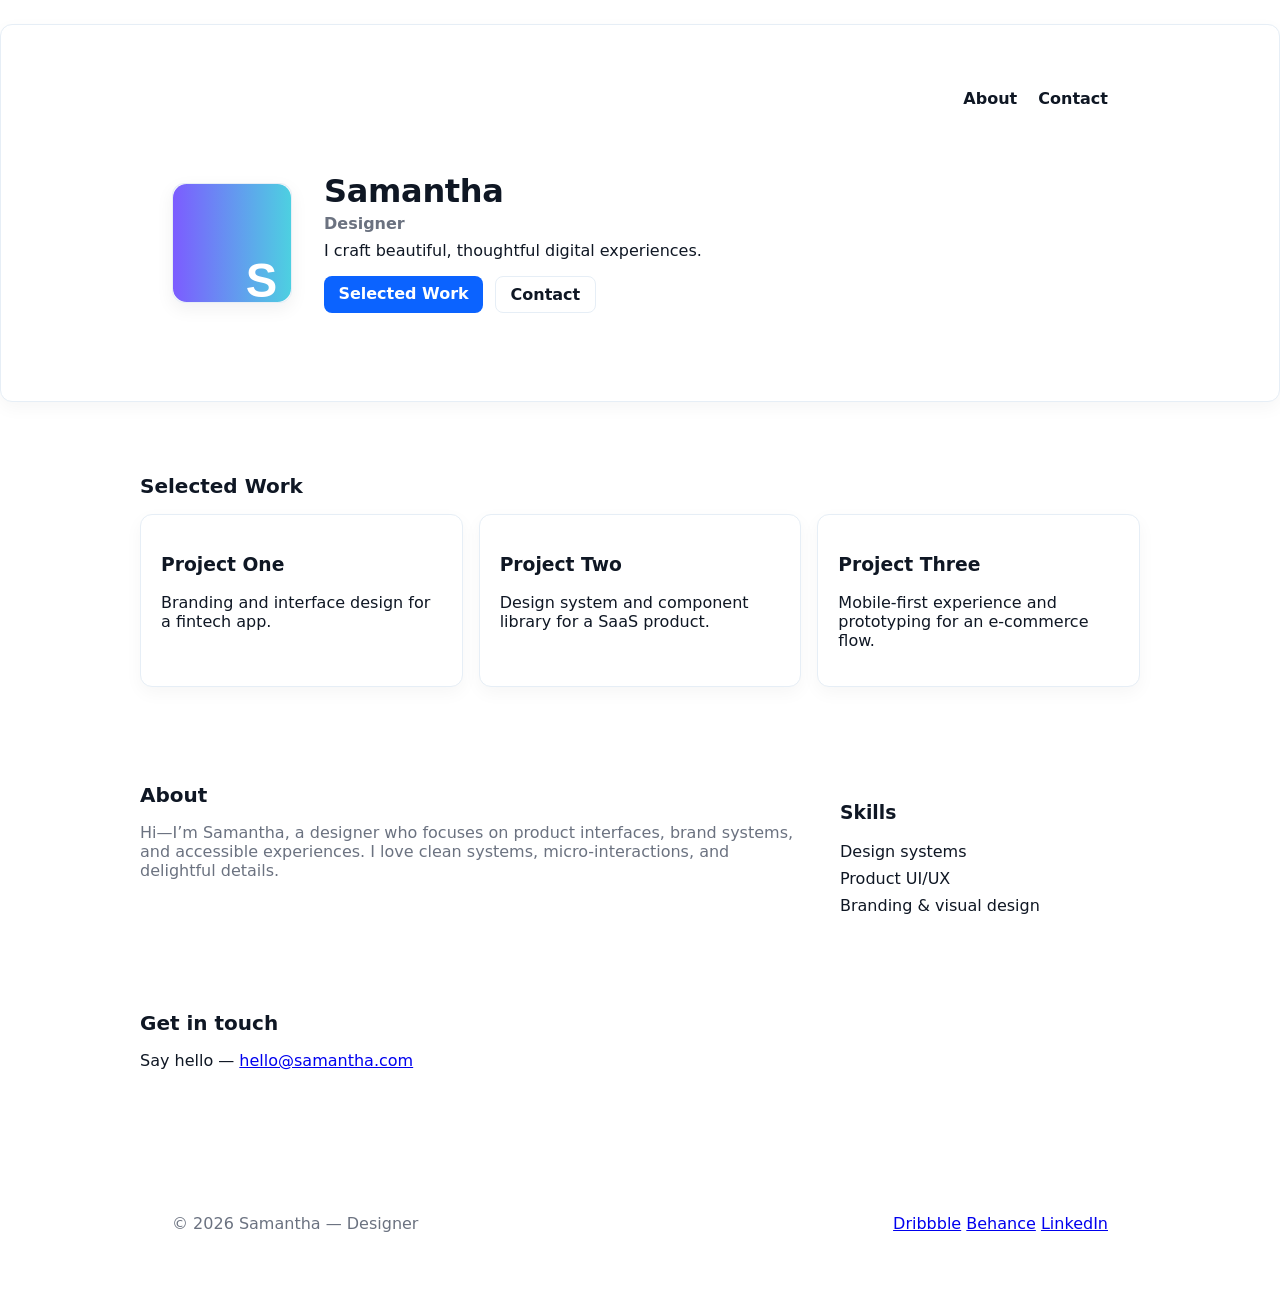
==== index.html @ 9f856ea8 "first commit" ====
<!doctype html>
<html lang="en">
	<head>
		<meta charset="utf-8">
		<meta name="viewport" content="width=device-width, initial-scale=1">
		<title>Samantha — Designer</title>
		<link rel="stylesheet" href="assets/css/style.css">
	</head>
	<body>
		<main class="site">
			<header class="hero">
				<div class="container topbar">
					<nav class="topnav">
						<a href="about.html">About</a>
						<a href="contact.html">Contact</a>
					</nav>
				</div>
				<div class="container hero-inner">
					<img class="avatar" src="assets/images/avatar.svg" alt="Samantha avatar">
					<div class="hero-text">
						<h1 class="name">Samantha</h1>
						<p class="role">Designer</p>
						<p class="tagline">I craft beautiful, thoughtful digital experiences.</p>
						<div class="actions">
							<a class="btn" href="#work">Selected Work</a>
							<a class="btn btn-ghost" href="contact.html">Contact</a>
						</div>
					</div>
				</div>
			</header>

			<section id="work" class="container section">
				<h2 class="section-title">Selected Work</h2>
				<div class="grid">
					<a class="card" href="projects/project-one.html">
						<h3>Project One</h3>
						<p>Branding and interface design for a fintech app.</p>
					</a>
					<a class="card" href="projects/project-two.html">
						<h3>Project Two</h3>
						<p>Design system and component library for a SaaS product.</p>
					</a>
					<a class="card" href="projects/project-three.html">
						<h3>Project Three</h3>
						<p>Mobile-first experience and prototyping for an e‑commerce flow.</p>
					</a>
				</div>
			</section>

			<section id="about" class="container section">
				<div class="about-grid">
					<div>
						<h2 class="section-title">About</h2>
						<p class="muted">Hi—I’m Samantha, a designer who focuses on product interfaces, brand systems, and accessible experiences. I love clean systems, micro-interactions, and delightful details.</p>
					</div>
					<div>
						<h3>Skills</h3>
						<ul class="skills">
							<li>Design systems</li>
							<li>Product UI/UX</li>
							<li>Branding & visual design</li>
						</ul>
					</div>
				</div>
			</section>

			<section id="contact" class="container section contact">
				<h2 class="section-title">Get in touch</h2>
				<p>Say hello — <a href="mailto:hello@samantha.com">hello@samantha.com</a></p>
			</section>

			<footer class="site-footer">
				<div class="container footer-inner">
					<p>© 2026 Samantha — Designer</p>
					<nav class="social">
						<a href="#">Dribbble</a>
						<a href="#">Behance</a>
						<a href="#">LinkedIn</a>
					</nav>
				</div>
			</footer>
		</main>
	</body>
</html>
---- assets/css/style.css ----
:root{
  --bg: #ffffff;
  --card: #ffffff;
  --text: #0f1724;
  --muted: #6b7280;
  --accent: #0b63ff;
  --border: #e6eef6;
}
*{box-sizing:border-box}
html,body{height:100%}
body{
  margin:0;
  font-family:Inter, ui-sans-serif, system-ui, -apple-system, "Segoe UI", Roboto, "Helvetica Neue", Arial;
  background:var(--bg);
  color:var(--text);
  -webkit-font-smoothing:antialiased;
  -moz-osx-font-smoothing:grayscale;
}
.container{max-width:1000px;margin:0 auto;padding:2rem}
.topbar{display:flex;justify-content:flex-end;padding-top:0.5rem}
.topnav a{color:var(--text);text-decoration:none;margin-left:1rem;font-weight:600}
.topnav a:hover{text-decoration:underline}
.hero{padding:3.5rem 0;background:var(--card);border-radius:12px;margin:1.5rem 0;border:1px solid var(--border);box-shadow:0 6px 18px rgba(15,23,36,0.04)}
.hero-inner{display:flex;gap:2rem;align-items:center}
.avatar{width:120px;height:120px;border-radius:12px;flex:0 0 120px;background:#f6f8fb;border:1px solid var(--border);box-shadow:0 6px 18px rgba(15,23,36,0.06)}
.hero-text .name{margin:0;font-size:2rem;letter-spacing:-0.3px}
.role{margin:0.25rem 0;color:var(--muted);font-weight:600}
.tagline{margin-top:0.5rem;color:var(--text)}
.actions{margin-top:1rem;display:flex;gap:0.75rem}
.btn{display:inline-block;padding:0.5rem 0.9rem;background:var(--accent);color:#fff;border-radius:8px;text-decoration:none;font-weight:600}
.btn-ghost{background:transparent;border:1px solid var(--border);color:var(--text)}
.section{padding:3rem 0}
.section-title{margin:0 0 1rem 0;font-size:1.25rem}
.grid{display:grid;grid-template-columns:repeat(auto-fit,minmax(220px,1fr));gap:1rem}
.card{background:var(--card);padding:1.25rem;border-radius:12px;border:1px solid var(--border);box-shadow:0 6px 18px rgba(15,23,36,0.04);display:block;text-decoration:none;color:inherit;transition:transform .14s ease,box-shadow .14s ease}
.card:hover{transform:translateY(-6px);box-shadow:0 18px 30px rgba(15,23,36,0.06)}
.about-grid{display:grid;grid-template-columns:1fr 300px;gap:2rem}
.muted{color:var(--muted)}
.skills{list-style:none;padding:0;margin:0;display:grid;gap:0.5rem}
.site-footer{padding:2rem 0;color:var(--muted)}
.footer-inner{display:flex;justify-content:space-between;align-items:center}
@media (max-width:720px){
  .hero{padding:2rem}
  .hero-inner{flex-direction:column;text-align:center}
  .about-grid{grid-template-columns:1fr}
  .footer-inner{flex-direction:column;gap:1rem}
}
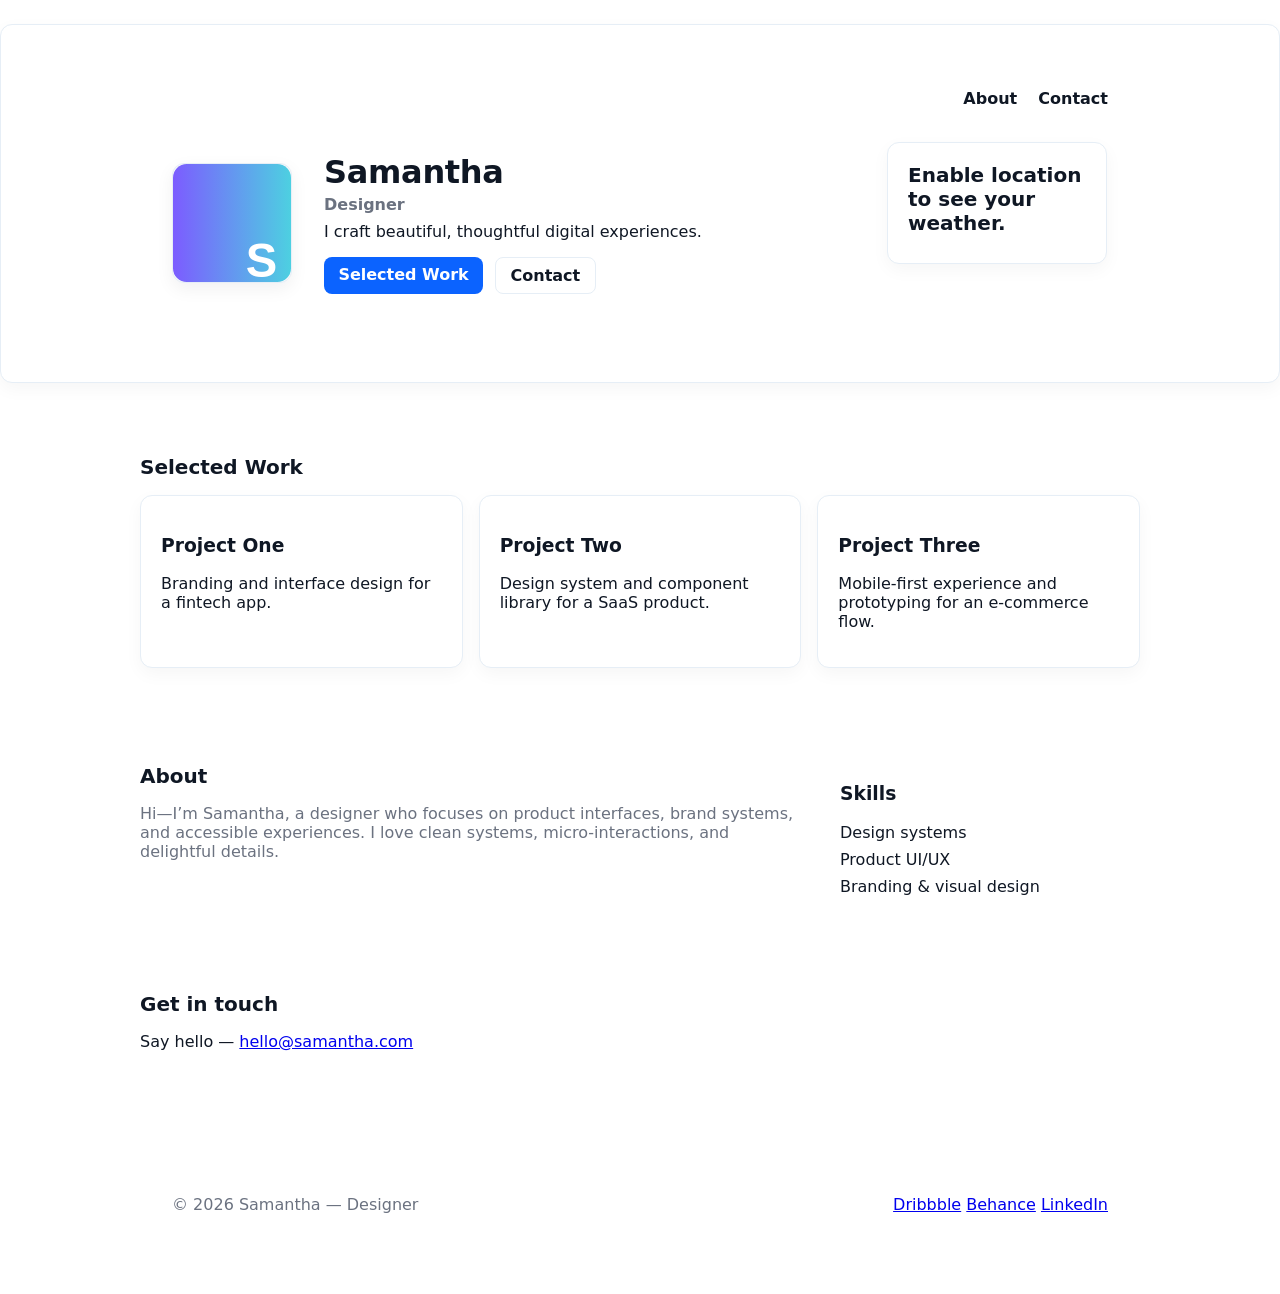
==== commit 33c35446: "Add weather widget with geolocaion and current weather display" ====
--- a/index.html
+++ b/index.html
@@ -14,6 +14,12 @@
 						<a href="about.html">About</a>
 						<a href="contact.html">Contact</a>
 					</nav>
+				</div>
+
+				<!-- Weather widget (positioned top-right of hero) -->
+				<div id="weather" class="weather-card card" aria-live="polite">
+					<div class="weather-main">Loading weather…</div>
+					<div class="weather-sub muted" style="margin-top:0.5rem;font-size:0.9rem"></div>
 				</div>
 				<div class="container hero-inner">
 					<img class="avatar" src="assets/images/avatar.svg" alt="Samantha avatar">
@@ -80,5 +86,77 @@
 				</div>
 			</footer>
 		</main>
+
+		<!-- Weather widget script and styles (self-contained) -->
+		<style>
+			.weather-card{max-width:220px}
+			.weather-main{font-size:1.25rem;font-weight:700;display:flex;align-items:center;gap:0.6rem}
+			.weather-emoji{font-size:1.5rem}
+			.weather-sub a{color:var(--accent);text-decoration:none}
+			@media (max-width:720px){.weather-card{margin:1rem auto 0}}
+		</style>
+
+		<script>
+		(async function(){
+			const el = document.getElementById('weather');
+			const main = el.querySelector('.weather-main');
+			const sub = el.querySelector('.weather-sub');
+
+			function setError(msg){
+				main.textContent = msg;
+				sub.textContent = '';
+			}
+
+			function weatherEmoji(code){
+				// Map WMO weather codes to simple emojis
+				if(code === null || code === undefined) return '🌈';
+				if(code === 0) return '☀️';
+				if(code >= 1 && code <= 3) return '⛅';
+				if((code >= 45 && code <= 48) || (code >= 51 && code <= 57) || (code >= 61 && code <= 67) || (code >= 80 && code <= 82)) return '🌧️';
+				if((code >= 71 && code <= 77) || (code >= 85 && code <= 86)) return '❄️';
+				if(code >= 95 && code <= 99) return '⛈️';
+				return '🌤️';
+			}
+
+			function formatTemp(f){
+				return Math.round(f) + '°F';
+			}
+
+			function buildLabel(tempF, emoji, desc){
+				return `${emoji} ${formatTemp(tempF)} ${desc ? '· '+desc : ''}`;
+			}
+
+			function fetchWeather(lat, lon){
+				const url = `https://api.open-meteo.com/v1/forecast?latitude=${lat}&longitude=${lon}&current_weather=true&temperature_unit=fahrenheit&timezone=auto`;
+				return fetch(url).then(r=>{
+					if(!r.ok) throw new Error('Weather API error');
+					return r.json();
+				});
+			}
+
+			if(!navigator.geolocation){
+				setError('Location not supported');
+				return;
+			}
+
+			navigator.geolocation.getCurrentPosition(async pos => {
+				try{
+					const lat = pos.coords.latitude.toFixed(4);
+					const lon = pos.coords.longitude.toFixed(4);
+					const data = await fetchWeather(lat, lon);
+					const cw = data.current_weather;
+					if(!cw){ setError('No current weather'); return; }
+					const emoji = weatherEmoji(cw.weathercode);
+					main.innerHTML = `<span class="weather-emoji">${emoji}</span><span>${formatTemp(cw.temperature)}</span>`;
+					sub.textContent = `Updated: ${new Date(cw.time).toLocaleTimeString([], {hour: '2-digit', minute:'2-digit'})}`;
+				}catch(e){
+					setError('Unable to load weather');
+				}
+			}, err => {
+				if(err.code === 1) setError('Enable location to see your weather.');
+				else setError('Location error');
+			});
+		})();
+		</script>
 	</body>
 </html>
--- a/assets/css/style.css
+++ b/assets/css/style.css
@@ -17,11 +17,18 @@
   -moz-osx-font-smoothing:grayscale;
 }
 .container{max-width:1000px;margin:0 auto;padding:2rem}
-.topbar{display:flex;justify-content:flex-end;padding-top:0.5rem}
+.topbar{display:flex;justify-content:flex-end;padding-top:0.5rem;padding-bottom:0.8rem}
 .topnav a{color:var(--text);text-decoration:none;margin-left:1rem;font-weight:600}
 .topnav a:hover{text-decoration:underline}
 .hero{padding:3.5rem 0;background:var(--card);border-radius:12px;margin:1.5rem 0;border:1px solid var(--border);box-shadow:0 6px 18px rgba(15,23,36,0.04)}
 .hero-inner{display:flex;gap:2rem;align-items:center}
+.hero{position:relative}
+
+/* Weather widget styles */
+.weather-card{position:absolute;top:50%;right:calc((100vw - 1000px)/2 + 2rem);transform:translateY(-50%);max-width:180px;padding:0.6rem}
+.weather-main{font-size:1rem;font-weight:700;display:flex;align-items:center;gap:0.5rem}
+.weather-emoji{font-size:1.2rem}
+.weather-sub a{color:var(--accent);text-decoration:none}
 .avatar{width:120px;height:120px;border-radius:12px;flex:0 0 120px;background:#f6f8fb;border:1px solid var(--border);box-shadow:0 6px 18px rgba(15,23,36,0.06)}
 .hero-text .name{margin:0;font-size:2rem;letter-spacing:-0.3px}
 .role{margin:0.25rem 0;color:var(--muted);font-weight:600}
@@ -44,4 +51,5 @@
   .hero-inner{flex-direction:column;text-align:center}
   .about-grid{grid-template-columns:1fr}
   .footer-inner{flex-direction:column;gap:1rem}
+  .weather-card{position:static;margin:1rem auto 0}
 }
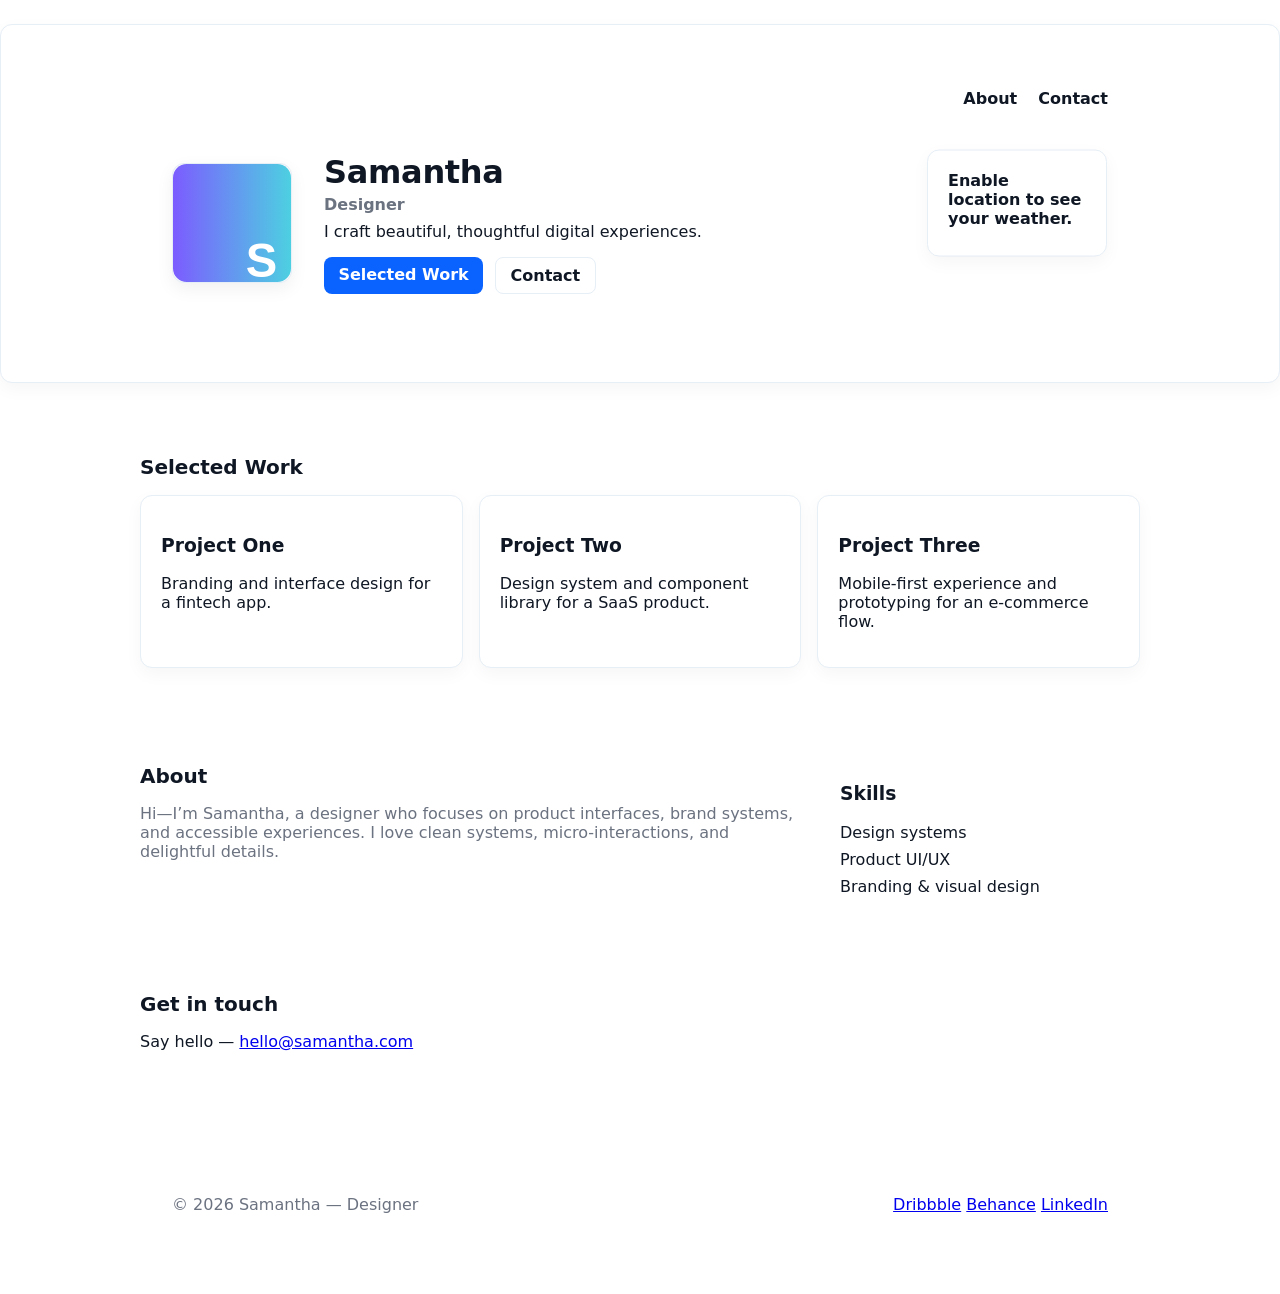
==== commit dadf8a07: "refactor into seaprate files and it works." ====
--- a/index.html
+++ b/index.html
@@ -87,76 +87,6 @@
 			</footer>
 		</main>
 
-		<!-- Weather widget script and styles (self-contained) -->
-		<style>
-			.weather-card{max-width:220px}
-			.weather-main{font-size:1.25rem;font-weight:700;display:flex;align-items:center;gap:0.6rem}
-			.weather-emoji{font-size:1.5rem}
-			.weather-sub a{color:var(--accent);text-decoration:none}
-			@media (max-width:720px){.weather-card{margin:1rem auto 0}}
-		</style>
-
-		<script>
-		(async function(){
-			const el = document.getElementById('weather');
-			const main = el.querySelector('.weather-main');
-			const sub = el.querySelector('.weather-sub');
-
-			function setError(msg){
-				main.textContent = msg;
-				sub.textContent = '';
-			}
-
-			function weatherEmoji(code){
-				// Map WMO weather codes to simple emojis
-				if(code === null || code === undefined) return '🌈';
-				if(code === 0) return '☀️';
-				if(code >= 1 && code <= 3) return '⛅';
-				if((code >= 45 && code <= 48) || (code >= 51 && code <= 57) || (code >= 61 && code <= 67) || (code >= 80 && code <= 82)) return '🌧️';
-				if((code >= 71 && code <= 77) || (code >= 85 && code <= 86)) return '❄️';
-				if(code >= 95 && code <= 99) return '⛈️';
-				return '🌤️';
-			}
-
-			function formatTemp(f){
-				return Math.round(f) + '°F';
-			}
-
-			function buildLabel(tempF, emoji, desc){
-				return `${emoji} ${formatTemp(tempF)} ${desc ? '· '+desc : ''}`;
-			}
-
-			function fetchWeather(lat, lon){
-				const url = `https://api.open-meteo.com/v1/forecast?latitude=${lat}&longitude=${lon}&current_weather=true&temperature_unit=fahrenheit&timezone=auto`;
-				return fetch(url).then(r=>{
-					if(!r.ok) throw new Error('Weather API error');
-					return r.json();
-				});
-			}
-
-			if(!navigator.geolocation){
-				setError('Location not supported');
-				return;
-			}
-
-			navigator.geolocation.getCurrentPosition(async pos => {
-				try{
-					const lat = pos.coords.latitude.toFixed(4);
-					const lon = pos.coords.longitude.toFixed(4);
-					const data = await fetchWeather(lat, lon);
-					const cw = data.current_weather;
-					if(!cw){ setError('No current weather'); return; }
-					const emoji = weatherEmoji(cw.weathercode);
-					main.innerHTML = `<span class="weather-emoji">${emoji}</span><span>${formatTemp(cw.temperature)}</span>`;
-					sub.textContent = `Updated: ${new Date(cw.time).toLocaleTimeString([], {hour: '2-digit', minute:'2-digit'})}`;
-				}catch(e){
-					setError('Unable to load weather');
-				}
-			}, err => {
-				if(err.code === 1) setError('Enable location to see your weather.');
-				else setError('Location error');
-			});
-		})();
-		</script>
+		<script src="assets/js/app.js" defer></script>
 	</body>
 </html>
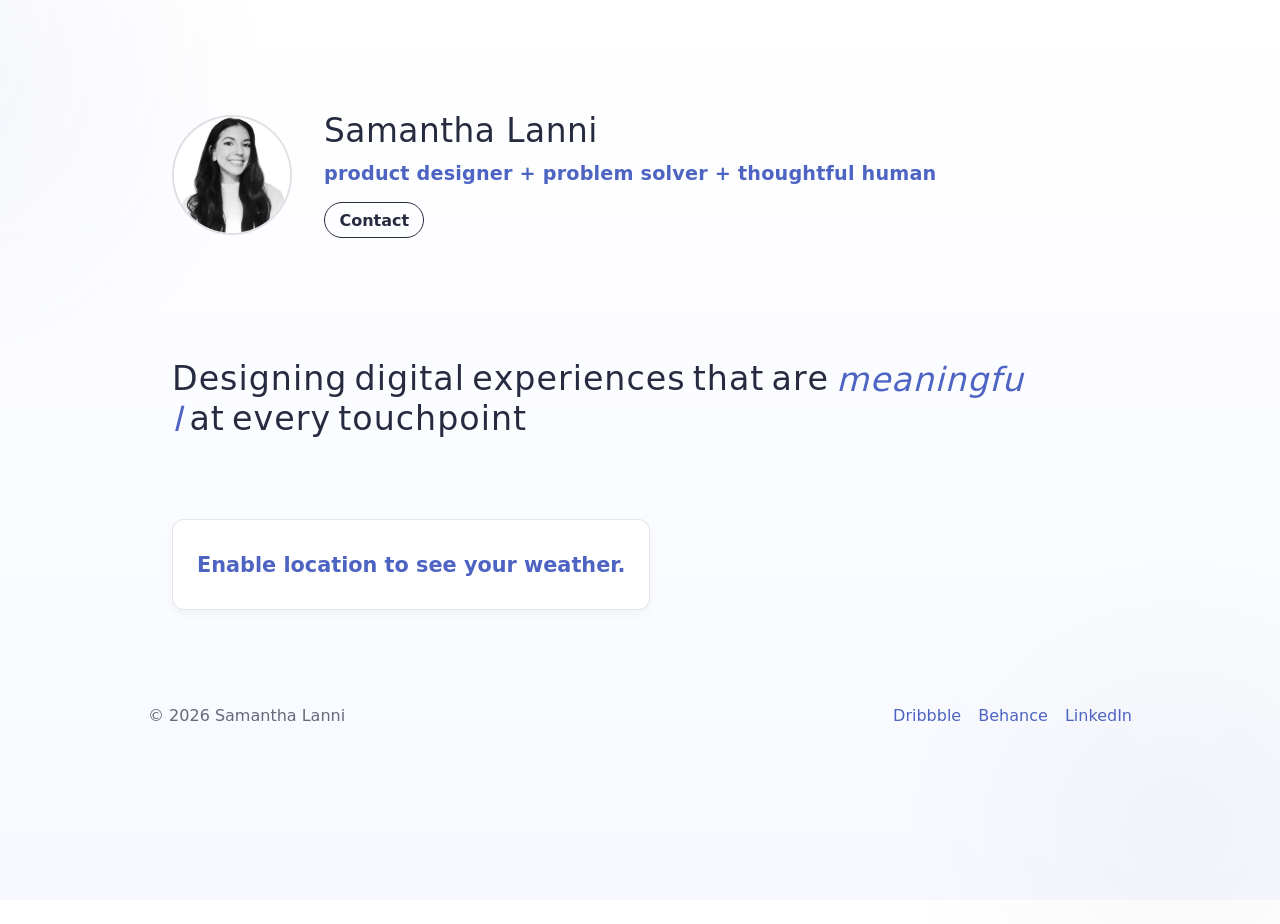
==== commit d4828977: "Made UI changes to site, added a headshot image, and deleted additional sections/pages that were not" ====
--- a/index.html
+++ b/index.html
@@ -3,81 +3,41 @@
 	<head>
 		<meta charset="utf-8">
 		<meta name="viewport" content="width=device-width, initial-scale=1">
-		<title>Samantha — Designer</title>
+		<title>Samantha Lanni</title>
 		<link rel="stylesheet" href="assets/css/style.css">
 	</head>
 	<body>
 		<main class="site">
 			<header class="hero">
-				<div class="container topbar">
-					<nav class="topnav">
-						<a href="about.html">About</a>
-						<a href="contact.html">Contact</a>
-					</nav>
-				</div>
 
-				<!-- Weather widget (positioned top-right of hero) -->
-				<div id="weather" class="weather-card card" aria-live="polite">
-					<div class="weather-main">Loading weather…</div>
-					<div class="weather-sub muted" style="margin-top:0.5rem;font-size:0.9rem"></div>
-				</div>
 				<div class="container hero-inner">
-					<img class="avatar" src="assets/images/avatar.svg" alt="Samantha avatar">
+					<img class="headshot" src="assets/images/headshot.jpeg" alt="Samantha headshot">
 					<div class="hero-text">
-						<h1 class="name">Samantha</h1>
-						<p class="role">Designer</p>
-						<p class="tagline">I craft beautiful, thoughtful digital experiences.</p>
+						<h1 class="name">Samantha Lanni</h1>
+						<p class="role">product designer + problem solver + thoughtful human</p>
 						<div class="actions">
-							<a class="btn" href="#work">Selected Work</a>
 							<a class="btn btn-ghost" href="contact.html">Contact</a>
 						</div>
 					</div>
 				</div>
 			</header>
 
-			<section id="work" class="container section">
-				<h2 class="section-title">Selected Work</h2>
-				<div class="grid">
-					<a class="card" href="projects/project-one.html">
-						<h3>Project One</h3>
-						<p>Branding and interface design for a fintech app.</p>
-					</a>
-					<a class="card" href="projects/project-two.html">
-						<h3>Project Two</h3>
-						<p>Design system and component library for a SaaS product.</p>
-					</a>
-					<a class="card" href="projects/project-three.html">
-						<h3>Project Three</h3>
-						<p>Mobile-first experience and prototyping for an e‑commerce flow.</p>
-					</a>
-				</div>
+			<section class="container section about-section">
+				<p class="about-copy">Designing digital experiences that are <em>meaningful</em> at every touchpoint</p>
 			</section>
 
-			<section id="about" class="container section">
-				<div class="about-grid">
-					<div>
-						<h2 class="section-title">About</h2>
-						<p class="muted">Hi—I’m Samantha, a designer who focuses on product interfaces, brand systems, and accessible experiences. I love clean systems, micro-interactions, and delightful details.</p>
-					</div>
-					<div>
-						<h3>Skills</h3>
-						<ul class="skills">
-							<li>Design systems</li>
-							<li>Product UI/UX</li>
-							<li>Branding & visual design</li>
-						</ul>
-					</div>
-				</div>
-			</section>
-
-			<section id="contact" class="container section contact">
-				<h2 class="section-title">Get in touch</h2>
-				<p>Say hello — <a href="mailto:hello@samantha.com">hello@samantha.com</a></p>
+		<section id="weather" class="container section weather-section" aria-live="polite">
+			<div class="weather-card">
+				<div class="weather-location muted"></div>
+				<div class="weather-main">Loading weather…</div>
+				<div class="weather-sub muted"></div>
+			</div>
+		</section>
 			</section>
 
 			<footer class="site-footer">
 				<div class="container footer-inner">
-					<p>© 2026 Samantha — Designer</p>
+					<p>© 2026 Samantha Lanni</p>
 					<nav class="social">
 						<a href="#">Dribbble</a>
 						<a href="#">Behance</a>
--- a/assets/css/style.css
+++ b/assets/css/style.css
@@ -1,55 +1,127 @@
 :root{
-  --bg: #ffffff;
-  --card: #ffffff;
-  --text: #0f1724;
-  --muted: #6b7280;
-  --accent: #0b63ff;
-  --border: #e6eef6;
+  --bg: linear-gradient(180deg,#FFFFFF 0%, #F7F9FF 100%);
+  --header: #4d64c2;
+  --text: #262B40;
+  --muted: rgba(38,43,64,0.7);
+  --accent: #262B40;
+  --card: rgba(255,255,255,0.03);
+  --border: rgba(38,43,64,0.12);
 }
+
+@keyframes slideUpFade {
+  from {
+    opacity:0;
+    transform:translateY(8px);
+  }
+  to {
+    opacity:1;
+    transform:translateY(0);
+  }
+}
+
+@keyframes ripple {
+  0% {
+    box-shadow: 0 0 0 0 rgba(77,100,194,0.4);
+  }
+  70% {
+    box-shadow: 0 0 0 10px rgba(77,100,194,0);
+  }
+  100% {
+    box-shadow: 0 0 0 0 rgba(77,100,194,0);
+  }
+}
+
 *{box-sizing:border-box}
 html,body{height:100%}
+.sr-only{position:absolute;width:1px;height:1px;padding:0;margin:-1px;overflow:hidden;clip:rect(0,0,0,0);white-space:nowrap;border:0}
 body{
   margin:0;
-  font-family:Inter, ui-sans-serif, system-ui, -apple-system, "Segoe UI", Roboto, "Helvetica Neue", Arial;
+  font-family: "Neue Haas Grotesk", Inter, ui-sans-serif, system-ui, -apple-system, "Segoe UI", Roboto, "Helvetica Neue", Arial;
   background:var(--bg);
   color:var(--text);
   -webkit-font-smoothing:antialiased;
   -moz-osx-font-smoothing:grayscale;
 }
+
+/* Subtle animated background layer for calming motion */
+body::before{
+  content: '';
+  position: fixed;
+  inset: -20%;
+  background: radial-gradient(circle at 10% 20%, rgba(77,100,194,0.06), transparent 18%),
+              radial-gradient(circle at 80% 80%, rgba(38,43,64,0.03), transparent 16%);
+  z-index: -1;
+  pointer-events: none;
+  transform: translate3d(0,0,0);
+  animation: floatBG 30s linear infinite;
+}
+
+@keyframes floatBG{
+  0%{ transform: translate3d(0,0,0) rotate(0deg); }
+  50%{ transform: translate3d(6%, -4%, 0) rotate(2deg); }
+  100%{ transform: translate3d(0,0,0) rotate(0deg); }
+}
+
 .container{max-width:1000px;margin:0 auto;padding:2rem}
-.topbar{display:flex;justify-content:flex-end;padding-top:0.5rem;padding-bottom:0.8rem}
-.topnav a{color:var(--text);text-decoration:none;margin-left:1rem;font-weight:600}
-.topnav a:hover{text-decoration:underline}
-.hero{padding:3.5rem 0;background:var(--card);border-radius:12px;margin:1.5rem 0;border:1px solid var(--border);box-shadow:0 6px 18px rgba(15,23,36,0.04)}
+.hero{padding:3.5rem 0;background:transparent;border-radius:12px;margin:1.5rem 0;border:1px solid transparent;position:relative}
 .hero-inner{display:flex;gap:2rem;align-items:center}
-.hero{position:relative}
 
 /* Weather widget styles */
-.weather-card{position:absolute;top:50%;right:calc((100vw - 1000px)/2 + 2rem);transform:translateY(-50%);max-width:180px;padding:0.6rem}
-.weather-main{font-size:1rem;font-weight:700;display:flex;align-items:center;gap:0.5rem}
-.weather-emoji{font-size:1.2rem}
-.weather-sub a{color:var(--accent);text-decoration:none}
-.avatar{width:120px;height:120px;border-radius:12px;flex:0 0 120px;background:#f6f8fb;border:1px solid var(--border);box-shadow:0 6px 18px rgba(15,23,36,0.06)}
-.hero-text .name{margin:0;font-size:2rem;letter-spacing:-0.3px}
-.role{margin:0.25rem 0;color:var(--muted);font-weight:600}
-.tagline{margin-top:0.5rem;color:var(--text)}
-.actions{margin-top:1rem;display:flex;gap:0.75rem}
-.btn{display:inline-block;padding:0.5rem 0.9rem;background:var(--accent);color:#fff;border-radius:8px;text-decoration:none;font-weight:600}
-.btn-ghost{background:transparent;border:1px solid var(--border);color:var(--text)}
-.section{padding:3rem 0}
-.section-title{margin:0 0 1rem 0;font-size:1.25rem}
-.grid{display:grid;grid-template-columns:repeat(auto-fit,minmax(220px,1fr));gap:1rem}
-.card{background:var(--card);padding:1.25rem;border-radius:12px;border:1px solid var(--border);box-shadow:0 6px 18px rgba(15,23,36,0.04);display:block;text-decoration:none;color:inherit;transition:transform .14s ease,box-shadow .14s ease}
-.card:hover{transform:translateY(-6px);box-shadow:0 18px 30px rgba(15,23,36,0.06)}
-.about-grid{display:grid;grid-template-columns:1fr 300px;gap:2rem}
-.muted{color:var(--muted)}
-.skills{list-style:none;padding:0;margin:0;display:grid;gap:0.5rem}
-.site-footer{padding:2rem 0;color:var(--muted)}
-.footer-inner{display:flex;justify-content:space-between;align-items:center}
+.weather-section{padding-top:2rem;padding-bottom:3rem}
+.weather-card{display:inline-block;max-width:none;padding:24px;border:1px solid rgba(38,43,64,0.12);background:#fff;box-shadow:0 4px 10px rgba(38,43,64,0.04);border-radius:12px}
+.weather-location{font-size:0.9rem;margin-bottom:0.6rem;font-weight:600;display:block}
+.weather-main{font-size:1.3rem;font-weight:600;display:flex;align-items:center;gap:0.5rem;color:var(--header);margin-bottom:0.4rem}
+.weather-emoji{font-size:1.5rem;display:inline-block;transform-origin:center;animation:bob 3s ease-in-out infinite}
+
+@keyframes bob {
+  0% { transform: translateY(0); }
+  50% { transform: translateY(-6px); }
+  100% { transform: translateY(0); }
+}
+
+.weather-emoji:hover{transform:translateY(-2px) scale(1.12);transition:transform 160ms ease}
+.weather-sub{font-size:0.85rem;color:var(--muted);margin-bottom:0.4rem}
+.forecast-label{display:none}
+.forecast-grid{display:none}
+.weather-title{display:none}
+.headshot{width:120px;height:120px;border-radius:50%;flex:0 0 120px;object-fit:cover;border:2px solid rgba(38,43,64,0.12);background:rgba(38,43,64,0.02)}
+.hero-text .name{margin:0;font-size:2.05rem;letter-spacing:0.015em;color:#262B40;font-weight:400;line-height:1.1}
+.role{margin-top:0.8rem;margin-bottom:0;color:var(--header);font-weight:600;font-size:1.2rem;letter-spacing:0.01em}
+.actions{margin-top:1.1rem;display:flex;gap:0.75rem}
+.btn{display:inline-block;padding:0.45rem 0.9rem;background:transparent;color:var(--accent);border-radius:999px;text-decoration:none;font-weight:700;border:1px solid var(--accent);transition:all 0.3s ease}
+.btn:hover{background:#4d64c2;color:#FFFFFF;border:1px solid #4d64c2}
+.btn-ghost{background:transparent;border:1px solid var(--accent);color:var(--accent)}
+
+.about-section{padding-top:0.5rem;padding-bottom:3rem}
+.about-copy{
+  margin:0;
+  font-size:clamp(2rem, 2.6vw, 3.1rem);
+  line-height:1.15;
+  letter-spacing:0.03em;
+  color:#262B40;
+  font-weight:400;
+  max-width:860px;
+  animation:slideUpFade 0.6s ease-out;
+  cursor:pointer;
+  outline:none;
+  border:none;
+}
+.about-copy em{color:#4d64c2;font-style:italic}
+.ripple-char{display:inline-block;transition:transform 0.1s ease-out;vertical-align:middle}
+.ripple-space{display:inline-block;width:0.45rem;transition:none}
+
+.site-footer{padding:2rem 1.25rem;color:var(--muted)}
+.site-footer .footer-inner{display:flex;justify-content:space-between;align-items:center;padding:0 0.5rem}
+.social a{color:var(--header);text-decoration:none;margin-left:0.75rem}
+.social a:hover{text-decoration:underline}
+
 @media (max-width:720px){
   .hero{padding:2rem}
   .hero-inner{flex-direction:column;text-align:center}
-  .about-grid{grid-template-columns:1fr}
+  .about-copy{text-align:center}
   .footer-inner{flex-direction:column;gap:1rem}
   .weather-card{position:static;margin:1rem auto 0}
 }
+
+/* weather-sub moved from inline style */
+.weather-sub{margin-top:0.5rem;font-size:0.9rem}
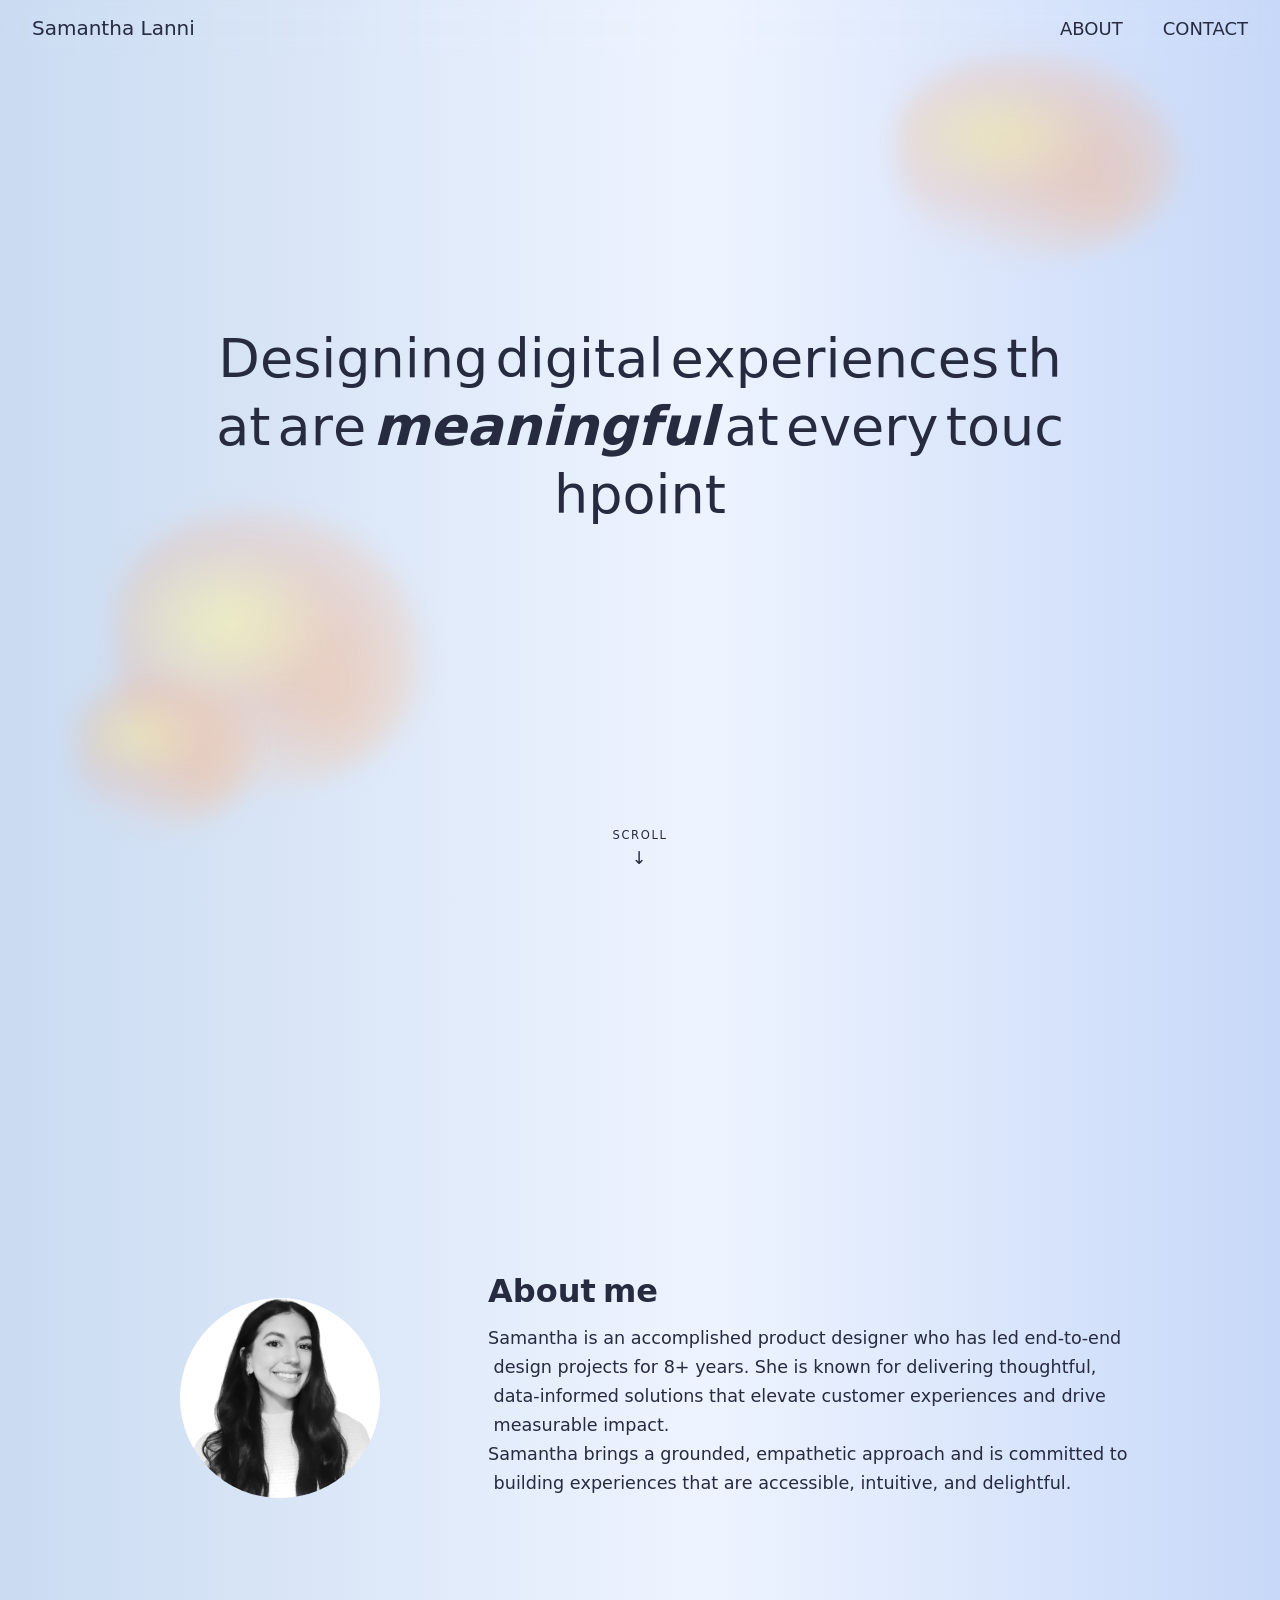
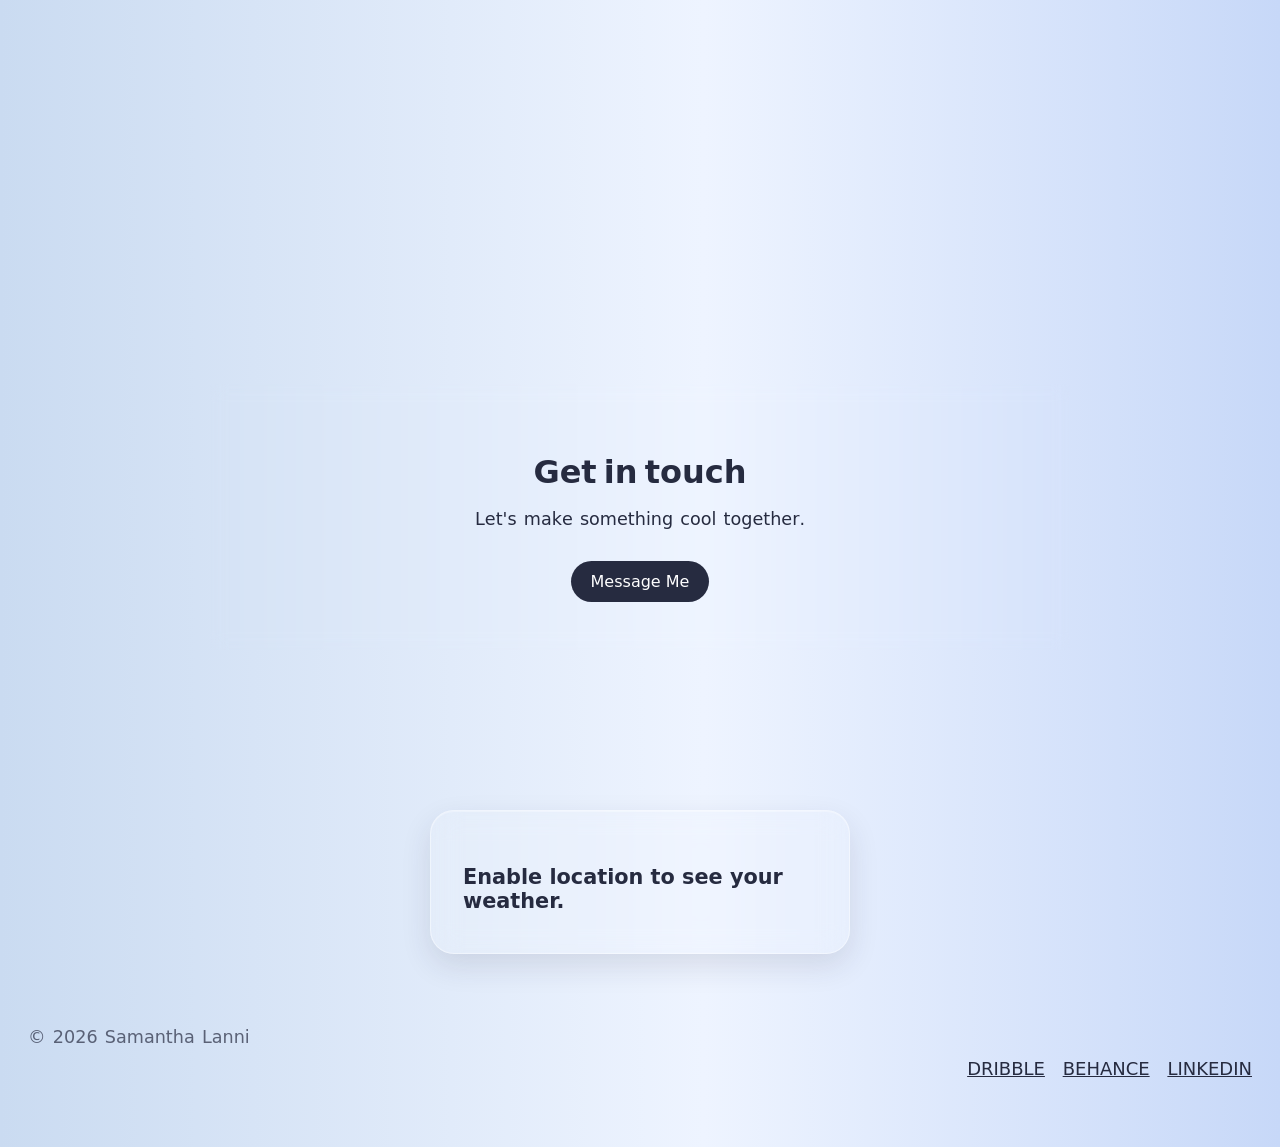
==== commit 3442244d: "Updated styling" ====
--- a/index.html
+++ b/index.html
@@ -7,44 +7,76 @@
 		<link rel="stylesheet" href="assets/css/style.css">
 	</head>
 	<body>
+		<div class="orb-wrapper" aria-hidden="true">
+			<div class="orb orb-a"></div>
+			<div class="orb orb-b"></div>
+            <div class="orb orb-c"></div>
+		</div>
+
+		<nav class="site-nav">
+			<div class="container nav-inner">
+				<a class="nav-logo" href="#">Samantha Lanni</a>
+				<div class="nav-links">
+					<a href="#about-me">ABOUT</a>
+					<a href="#contact">CONTACT</a>
+				</div>
+			</div>
+		</nav>
+
 		<main class="site">
-			<header class="hero">
 
-				<div class="container hero-inner">
+			<!-- Hero -->
+			<header class="hero section-animate">
+				<section class="container hero-section">
+					<p class="hero-copy">Designing digital experiences that are <em>meaningful</em> at every touchpoint</p>
+                    <button class="scroll-btn" id="scroll-btn" aria-label="Scroll down">
+					<span class="scroll-label">SCROLL</span>
+					<span class="scroll-arrow" aria-hidden="true">↓</span>
+				</button>
+				</section>
+			</header>
+
+			<!-- About Me -->
+			<section id="about-me" class="full-section section-animate">
+				<div class="container full-section-inner about-me-content">
 					<img class="headshot" src="assets/images/headshot.jpeg" alt="Samantha headshot">
-					<div class="hero-text">
-						<h1 class="name">Samantha Lanni</h1>
-						<p class="role">product designer + problem solver + thoughtful human</p>
-						<div class="actions">
-							<a class="btn btn-ghost" href="contact.html">Contact</a>
-						</div>
+					<div class="about-me-text">
+						<h2>About me</h2>
+						<p>Samantha is an accomplished product designer who has led end-to-end design projects for 8+ years. She is known for delivering thoughtful, data-informed solutions that elevate customer experiences and drive measurable impact. 
+Samantha brings a grounded, empathetic approach and is committed to building experiences that are accessible, intuitive, and delightful. 
+</p>
 					</div>
 				</div>
-			</header>
-
-			<section class="container section about-section">
-				<p class="about-copy">Designing digital experiences that are <em>meaningful</em> at every touchpoint</p>
 			</section>
 
-		<section id="weather" class="container section weather-section" aria-live="polite">
-			<div class="weather-card">
-				<div class="weather-location muted"></div>
-				<div class="weather-main">Loading weather…</div>
-				<div class="weather-sub muted"></div>
-			</div>
-		</section>
+			<!-- Contact -->
+			<section id="contact" class="full-section section-animate">
+				<div class="container full-section-inner">
+					<h2>Get in touch</h2>
+					<p>Let's make something cool together.</p>
+					<a href="mailto:hello@samantha.com" class="btn-message">Message Me</a>
+				</div>
+
+            <!-- Weather -->
+				<section id="weather" class="container section weather-section" aria-live="polite">
+					<div class="weather-card">
+						<div class="weather-location muted"></div>
+						<div class="weather-main">Loading weather…</div>
+						<div class="weather-sub muted"></div>
+					</div>
+				</section>
+
+				<footer class="site-footer">
+					<div class="container footer-inner">
+						<p>© 2026 Samantha Lanni</p>
+						<nav class="social">
+							<a href="#">DRIBBLE</a>
+							<a href="#">BEHANCE</a>
+							<a href="#">LINKEDIN</a>
+						</nav>
+					</div>
+				</footer>
 			</section>
-
-			<footer class="site-footer">
-				<div class="container footer-inner">
-					<p>© 2026 Samantha Lanni</p>
-					<nav class="social">
-						<a href="#">Dribbble</a>
-						<a href="#">Behance</a>
-						<a href="#">LinkedIn</a>
-					</nav>
-				</div>
-			</footer>
 		</main>
 
 		<script src="assets/js/app.js" defer></script>
--- a/assets/css/style.css
+++ b/assets/css/style.css
@@ -1,6 +1,6 @@
 :root{
-  --bg: linear-gradient(180deg,#FFFFFF 0%, #F7F9FF 100%);
-  --header: #4d64c2;
+  --bg: linear-gradient(90deg, #cadbf1 0%, #eef4ff 55%, #c7d8f8 100%);
+  --header: #262B40;
   --text: #262B40;
   --muted: rgba(38,43,64,0.7);
   --accent: #262B40;
@@ -19,18 +19,6 @@
   }
 }
 
-@keyframes ripple {
-  0% {
-    box-shadow: 0 0 0 0 rgba(77,100,194,0.4);
-  }
-  70% {
-    box-shadow: 0 0 0 10px rgba(77,100,194,0);
-  }
-  100% {
-    box-shadow: 0 0 0 0 rgba(77,100,194,0);
-  }
-}
-
 *{box-sizing:border-box}
 html,body{height:100%}
 .sr-only{position:absolute;width:1px;height:1px;padding:0;margin:-1px;overflow:hidden;clip:rect(0,0,0,0);white-space:nowrap;border:0}
@@ -38,90 +26,390 @@
   margin:0;
   font-family: "Neue Haas Grotesk", Inter, ui-sans-serif, system-ui, -apple-system, "Segoe UI", Roboto, "Helvetica Neue", Arial;
   background:var(--bg);
+  font-size: 18px;
+  word-spacing:normal;
+  letter-spacing:normal;
   color:var(--text);
   -webkit-font-smoothing:antialiased;
   -moz-osx-font-smoothing:grayscale;
 }
 
-/* Subtle animated background layer for calming motion */
-body::before{
-  content: '';
-  position: fixed;
-  inset: -20%;
-  background: radial-gradient(circle at 10% 20%, rgba(77,100,194,0.06), transparent 18%),
-              radial-gradient(circle at 80% 80%, rgba(38,43,64,0.03), transparent 16%);
-  z-index: -1;
-  pointer-events: none;
-  transform: translate3d(0,0,0);
-  animation: floatBG 30s linear infinite;
-}
-
-@keyframes floatBG{
-  0%{ transform: translate3d(0,0,0) rotate(0deg); }
-  50%{ transform: translate3d(6%, -4%, 0) rotate(2deg); }
-  100%{ transform: translate3d(0,0,0) rotate(0deg); }
-}
-
-.container{max-width:1000px;margin:0 auto;padding:2rem}
-.hero{padding:3.5rem 0;background:transparent;border-radius:12px;margin:1.5rem 0;border:1px solid transparent;position:relative}
-.hero-inner{display:flex;gap:2rem;align-items:center}
-
-/* Weather widget styles */
-.weather-section{padding-top:2rem;padding-bottom:3rem}
-.weather-card{display:inline-block;max-width:none;padding:24px;border:1px solid rgba(38,43,64,0.12);background:#fff;box-shadow:0 4px 10px rgba(38,43,64,0.04);border-radius:12px}
-.weather-location{font-size:0.9rem;margin-bottom:0.6rem;font-weight:600;display:block}
-.weather-main{font-size:1.3rem;font-weight:600;display:flex;align-items:center;gap:0.5rem;color:var(--header);margin-bottom:0.4rem}
-.weather-emoji{font-size:1.5rem;display:inline-block;transform-origin:center;animation:bob 3s ease-in-out infinite}
-
-@keyframes bob {
-  0% { transform: translateY(0); }
-  50% { transform: translateY(-6px); }
-  100% { transform: translateY(0); }
-}
-
-.weather-emoji:hover{transform:translateY(-2px) scale(1.12);transition:transform 160ms ease}
-.weather-sub{font-size:0.85rem;color:var(--muted);margin-bottom:0.4rem}
-.forecast-label{display:none}
-.forecast-grid{display:none}
-.weather-title{display:none}
-.headshot{width:120px;height:120px;border-radius:50%;flex:0 0 120px;object-fit:cover;border:2px solid rgba(38,43,64,0.12);background:rgba(38,43,64,0.02)}
-.hero-text .name{margin:0;font-size:2.05rem;letter-spacing:0.015em;color:#262B40;font-weight:400;line-height:1.1}
-.role{margin-top:0.8rem;margin-bottom:0;color:var(--header);font-weight:600;font-size:1.2rem;letter-spacing:0.01em}
-.actions{margin-top:1.1rem;display:flex;gap:0.75rem}
-.btn{display:inline-block;padding:0.45rem 0.9rem;background:transparent;color:var(--accent);border-radius:999px;text-decoration:none;font-weight:700;border:1px solid var(--accent);transition:all 0.3s ease}
-.btn:hover{background:#4d64c2;color:#FFFFFF;border:1px solid #4d64c2}
-.btn-ghost{background:transparent;border:1px solid var(--accent);color:var(--accent)}
-
-.about-section{padding-top:0.5rem;padding-bottom:3rem}
-.about-copy{
+/* Gradient orb containers */
+.orb-wrapper{
+  position:fixed;
+  inset:0;
+  z-index:-1;
+  pointer-events:none;
+  overflow:hidden;
+}
+.orb{
+  position:absolute;
+  border-radius:46% 54% 61% 39% / 42% 58% 47% 53%;
+  mix-blend-mode:screen;
+  filter: blur(12px);
+  opacity: 0.72;
+}
+.orb-a{
+  width:22vmax;
+  height:16vmax;
+  top:6%;
+  right:8%;
+  background:
+    radial-gradient(70% 55% at 36% 40%, rgba(248, 229, 135, 0.68) 0%, rgba(244, 142, 87, 0.22) 52%, rgba(244, 142, 87, 0) 100%),
+    radial-gradient(50% 68% at 74% 70%, rgba(255, 171, 105, 0.38) 0%, rgba(255, 171, 105, 0.12) 56%, rgba(255, 171, 105, 0) 100%),
+    radial-gradient(88% 84% at 56% 44%, rgba(255, 214, 188, 0.28) 0%, rgba(255, 214, 188, 0.08) 62%, rgba(255, 214, 188, 0) 100%);
+    
+  animation:orbFloatA 22s ease-in-out infinite;
+}
+.orb-b{
+  width:24vmax;
+  height:22vmax;
+  bottom:12%;
+  left:9%;
+  background:
+    radial-gradient(70% 55% at 36% 40%, rgba(255, 250, 150, 0.68) 0%, rgba(244, 142, 87, 0.22) 52%, rgba(244, 142, 87, 0) 100%),
+    radial-gradient(50% 68% at 74% 70%, rgba(255, 171, 105, 0.38) 0%, rgba(255, 171, 105, 0.12) 56%, rgba(255, 171, 105, 0) 100%),
+    radial-gradient(88% 84% at 56% 44%, rgba(255, 214, 188, 0.28) 0%, rgba(255, 214, 188, 0.08) 62%, rgba(255, 214, 188, 0) 100%);
+  animation:orbFloatB 30s ease-in-out infinite;
+}
+.orb-c{
+  width:14vmax;
+  height:12vmax;
+  bottom:8%;
+  left:6%;
+  background: 
+    radial-gradient(70% 55% at 36% 40%, rgba(248, 229, 135, 0.68) 0%, rgba(244, 142, 87, 0.22) 52%, rgba(244, 142, 87, 0) 100%),
+    radial-gradient(50% 68% at 74% 70%, rgba(255, 171, 105, 0.38) 0%, rgba(255, 171, 105, 0.12) 56%, rgba(255, 171, 105, 0) 100%),
+    radial-gradient(88% 84% at 56% 44%, rgba(255, 214, 188, 0.28) 0%, rgba(255, 214, 188, 0.08) 62%, rgba(255, 214, 188, 0) 100%); 
+  animation:orbFloatA 22s ease-in-out infinite;
+}
+
+@keyframes orbFloatA{
+  0%   { transform: translate3d(0,    0,    0) scale(1.00); }
+  18%  { transform: translate3d(-18vw, 12vh, 0) scale(1.08); }
+  36%  { transform: translate3d(-8vw,  28vh, 0) scale(0.94); }
+  54%  { transform: translate3d(14vw,  20vh, 0) scale(1.10); }
+  72%  { transform: translate3d(20vw, -6vh,  0) scale(0.97); }
+  88%  { transform: translate3d(6vw,  -18vh, 0) scale(1.05); }
+  100% { transform: translate3d(0,    0,    0) scale(1.00); }
+}
+
+@keyframes orbFloatB{
+  0%   { transform: translate3d(0,    0,    0) scale(1.00); }
+  20%  { transform: translate3d(16vw, -14vh, 0) scale(1.10); }
+  40%  { transform: translate3d(28vw,  4vh,  0) scale(0.93); }
+  58%  { transform: translate3d(12vw,  22vh, 0) scale(1.06); }
+  76%  { transform: translate3d(-10vw, 16vh, 0) scale(0.97); }
+  90%  { transform: translate3d(-18vw, -8vh, 0) scale(1.08); }
+  100% { transform: translate3d(0,    0,    0) scale(1.00); }
+}
+
+@keyframes orbFloatC{
+  0%   { transform: translate3d(0,    0,    0) scale(1.00); }
+  22%  { transform: translate3d(12vw, -10vh, 0) scale(1.08); }
+  44%  { transform: translate3d(22vw,  8vh,  0) scale(0.94); }
+  66%  { transform: translate3d(-8vw,  18vh, 0) scale(1.06); }
+  84%  { transform: translate3d(-16vw, -4vh, 0) scale(0.98); }
+  100% { transform: translate3d(0,    0,    0) scale(1.00); }
+}
+
+.container{max-width:1440px;margin:0 auto;padding:2rem;padding-top: 24px;padding-bottom: 24px;}
+.site-nav{
+  position:sticky;
+  top:0;
+  z-index:50;
+  backdrop-filter:blur(8px);
+  -webkit-backdrop-filter:blur(8px);
+}
+.nav-inner{display:flex;justify-content:space-between;align-items:center;padding-top:1rem;padding-bottom:1rem}
+.nav-logo{color:var(--text);text-decoration:none;font-size: 20px;font-weight: 500;letter-spacing:normal;}
+.nav-links{display:flex;gap:2.5rem}
+.nav-links a{color:var(--text);text-decoration:none;font-weight:400;text-align: center;}
+.nav-links a:hover{text-decoration:underline}
+.hero{
+  min-height:100vh;
+  width:100%;
   margin:0;
-  font-size:clamp(2rem, 2.6vw, 3.1rem);
-  line-height:1.15;
-  letter-spacing:0.03em;
+  padding:0;
+  background:transparent;
+  border:none;
+  border-radius:0;
+  position:relative;
+  display:flex;
+  flex-direction:column;
+  justify-content:center;
+}
+
+
+/* Existing styling continues below */
+
+.hero-section{
+  padding-top:2rem;
+  padding-bottom:4rem;
+  display:flex;
+  flex-direction:column;
+  align-items:center;
+  justify-content:center;
+  gap:2rem;
+}
+.hero-copy{
+  margin:0;
+  font-size:54px;
+  line-height:1.2em;
+  letter-spacing:normal;
+  word-spacing: normal;
   color:#262B40;
-  font-weight:400;
+  font-weight:350;
   max-width:860px;
   animation:slideUpFade 0.6s ease-out;
   cursor:pointer;
   outline:none;
   border:none;
-}
-.about-copy em{color:#4d64c2;font-style:italic}
+  text-align:center;
+  white-space:normal;
+  padding-bottom: 64px;
+}
+.hero-copy em{color:#262B40;font-style:italic;font-weight:600}
 .ripple-char{display:inline-block;transition:transform 0.1s ease-out;vertical-align:middle}
 .ripple-space{display:inline-block;width:0.45rem;transition:none}
+#about-me p .ripple-word{display:inline-block;white-space:nowrap}
+#about-me p .ripple-space{display:inline;white-space:pre;width:auto}
 
 .site-footer{padding:2rem 1.25rem;color:var(--muted)}
 .site-footer .footer-inner{display:flex;justify-content:space-between;align-items:center;padding:0 0.5rem}
-.social a{color:var(--header);text-decoration:none;margin-left:0.75rem}
+.social a{color:var(--header);text-decoration:underline;margin-left:0.75rem}
 .social a:hover{text-decoration:underline}
 
-@media (max-width:720px){
-  .hero{padding:2rem}
-  .hero-inner{flex-direction:column;text-align:center}
-  .about-copy{text-align:center}
+
+/* Full-bleed sections */
+.full-section{
+  min-height:100vh;
+  width: 100%;
+  margin: 0%;
+  display:flex;
+  word-spacing:normal;
+  background-color:transparent;
+  gap:2em;
+  align-items:center;
+}
+.full-section-inner{
+  padding-top:10rem;
+  padding-bottom:10rem;
+  align-items:center;
+  background-color:transparent;
+  justify-content: center;
+}
+#contact.full-section{
+  display:block;
+  min-height:auto;
+  background-color: transparent;
+}
+.full-section h2{
+  margin-top:1.2rem;
+  margin-bottom:0.8rem;
+  font-size:2rem;
+  font-weight:600;
+  letter-spacing:normal;
+}
+.full-section p{
+  margin:0;
+  max-width:860px;
+  font-size:1.1rem;
+  line-height:1.6;
+  background-color: transparent;
+  padding-bottom: 32px;
+  letter-spacing: normal;
+}
+
+/* About me section layout with floated image */
+.about-me-content{
+  display:flex;
+  align-items:center;
+  gap: 6em;
+}
+.about-me-text{
+  flex:1;
+  min-width:0;
+  max-width:640px;
+}
+.headshot{
+  width:200px;
+  height:200px;
+  border-radius:50%;
+  object-fit:cover;
+  background:rgba(200,220,240,0.26);
+  backdrop-filter:blur(8px);
+  -webkit-backdrop-filter:blur(8px);
+  box-shadow:inset 0 1px 0 rgba(255,255,255,0.4);
+  float:right;
+  margin:0 0 1rem 1.75rem;
+}
+.headshot{
+  animation: smoothBounce 3s ease-in-out infinite;
+}
+
+@keyframes smoothBounce 
+{0%,100% {transform: translateY(0);
+}
+50% {transform: translateY(-20px);
+  }
+}
+
+/* Contact button styling */
+.btn-message{
+  display:inline-flex;
+  align-items:center;
+  justify-content:center;
+  margin-top:1.5rem;
+  padding: 0.7em 1.2rem;
+  background:#262B40;
+  color: #ffffff;
+  border:0px solid var(--header);
+  border-radius:32px;
+  text-decoration:none;
+  font-size:1rem;
+  font-weight:500;
+  letter-spacing: normal;
+  word-spacing:normal;
+  cursor:pointer;
+  transition:all 0.3s ease;
+}
+#contact .full-section-inner{
+  text-align:center;
+  background-color: transparent;
+  padding-top:10em;
+  word-spacing:normal;
+}
+#contact .full-section-inner p{
+  padding-bottom:10px;
+}
+#contact .btn-message{
+  margin-top:0.5rem;
+}
+#contact > .full-section-inner{
+  max-width:860px;
+  margin:8rem auto 0;
+  padding:3rem 2rem;
+  background:transparent;
+  backdrop-filter:blur(8px);
+  -webkit-backdrop-filter:blur(8px);
+}
+#contact #weather{
+  padding-top:10rem;
+  padding-bottom:2em;
+  display:flex;
+  justify-content:center;
+}
+#contact .site-footer{
+  margin-top:0;
+}
+.btn-message:hover{
+  background:#ffffff;
+  color:#262B40;
+  border:1px solid #262b40;
+  transform:translateY(-2px);
+}
+
+/* ── Scroll button ──────────────────────────────────────────────── */
+.scroll-btn{
+  position:fixed;
+  bottom:2rem;
+  left:50%;
+  transform:translateX(-50%);
+  background:none;
+  border:none;
+  cursor:pointer;
+  display:flex;
+  flex-direction:column;
+  align-items:center;
+  gap:0.35rem;
+  font-family:inherit;
+  font-size:0.72rem;
+  font-weight:500;
+  letter-spacing:0.14em;
+  color:#262B40;
+  transition:opacity 0.2s;
+  padding:0;
+  z-index:8;
+}
+.scroll-btn:hover{ opacity:1; }
+.scroll-btn:hover .scroll-label{ text-decoration:underline; }
+.scroll-btn:hover .scroll-arrow{ text-decoration:none; }
+.scroll-btn.about-mode .scroll-label{ display:none; }
+.scroll-btn.at-contact{
+  top:1rem;
+  bottom:auto;
+}
+.scroll-arrow{
+  font-size:1.1rem;
+  display:inline-block;
+  animation:arrowBounce 2s ease-in-out infinite;
+}
+@keyframes arrowBounce{
+  0%,100%{ transform:translateY(0); }
+  50%     { transform:translateY(7px); }
+}
+
+/* Scroll slide-up transition */
+.section-animate{
+  opacity:0;
+  transform:translateY(50px);
+  transition:opacity 0.7s ease-out, transform 0.7s ease-out;
+}
+.section-animate.is-visible{
+  opacity:1;
+  transform:translateY(0);
+}
+/* Slide-down: sections that have scrolled back above viewport */
+.section-animate.slide-down{
+  opacity:0;
+  transform:translateY(-50px);
+}
+/* Hero is above fold — show immediately */
+.hero.section-animate{
+  opacity:1;
+  transform:none;
+  transition:none;
+}
+
+@media (max-width:860px){
+  .hero{padding:1rem}
   .footer-inner{flex-direction:column;gap:1rem}
   .weather-card{position:static;margin:1rem auto 0}
-}
+  .nav-inner{padding-top:0.8rem;padding-bottom:0.8rem}
+}
+
+/* Weather widget styles */
+.weather-section{padding-top:2rem;padding-bottom:3rem}
+.weather-card{
+  display:inline-block;
+  max-width:420px;
+  padding:32px;
+  border:1px solid rgba(255,255,255,0.42);
+  background:rgba(255,255,255,0.12);
+  backdrop-filter:blur(14px);
+  -webkit-backdrop-filter:blur(14px);
+  box-shadow:0 12px 30px rgba(38,43,64,0.12), inset 0 1px 0 rgba(255,255,255,0.28);
+  border-radius:24px;
+  animation:smoothBounce 3s ease-in-out infinite;
+}
+.weather-location,
+.weather-main,
+.weather-sub {
+  color: rgba(19, 26, 42, 0.9);
+}
+.weather-location{font-size:0.9rem;margin-bottom:0.6rem;font-weight:600;display:block;padding-bottom:12px}
+.weather-main{font-size:1.3rem;font-weight:600;display:flex;align-items:center;gap:0.5rem;color:var(--header);margin-bottom:0.2rem}
+.weather-emoji{font-size:1.5rem;display:inline-block;transform-origin:center;animation:bob 3s ease-in-out infinite}
+
+@keyframes bob {
+  0% { transform: translateY(0); }
+  50% { transform: translateY(-6px); }
+  100% { transform: translateY(0); }
+}
+
+.weather-emoji:hover{transform:translateY(-2px) scale(1.12);transition:transform 160ms ease}
+.weather-sub{font-size:0.85rem;color:rgba(19,26,42,0.72);margin-bottom:0.4rem}
 
 /* weather-sub moved from inline style */
 .weather-sub{margin-top:0.5rem;font-size:0.9rem}
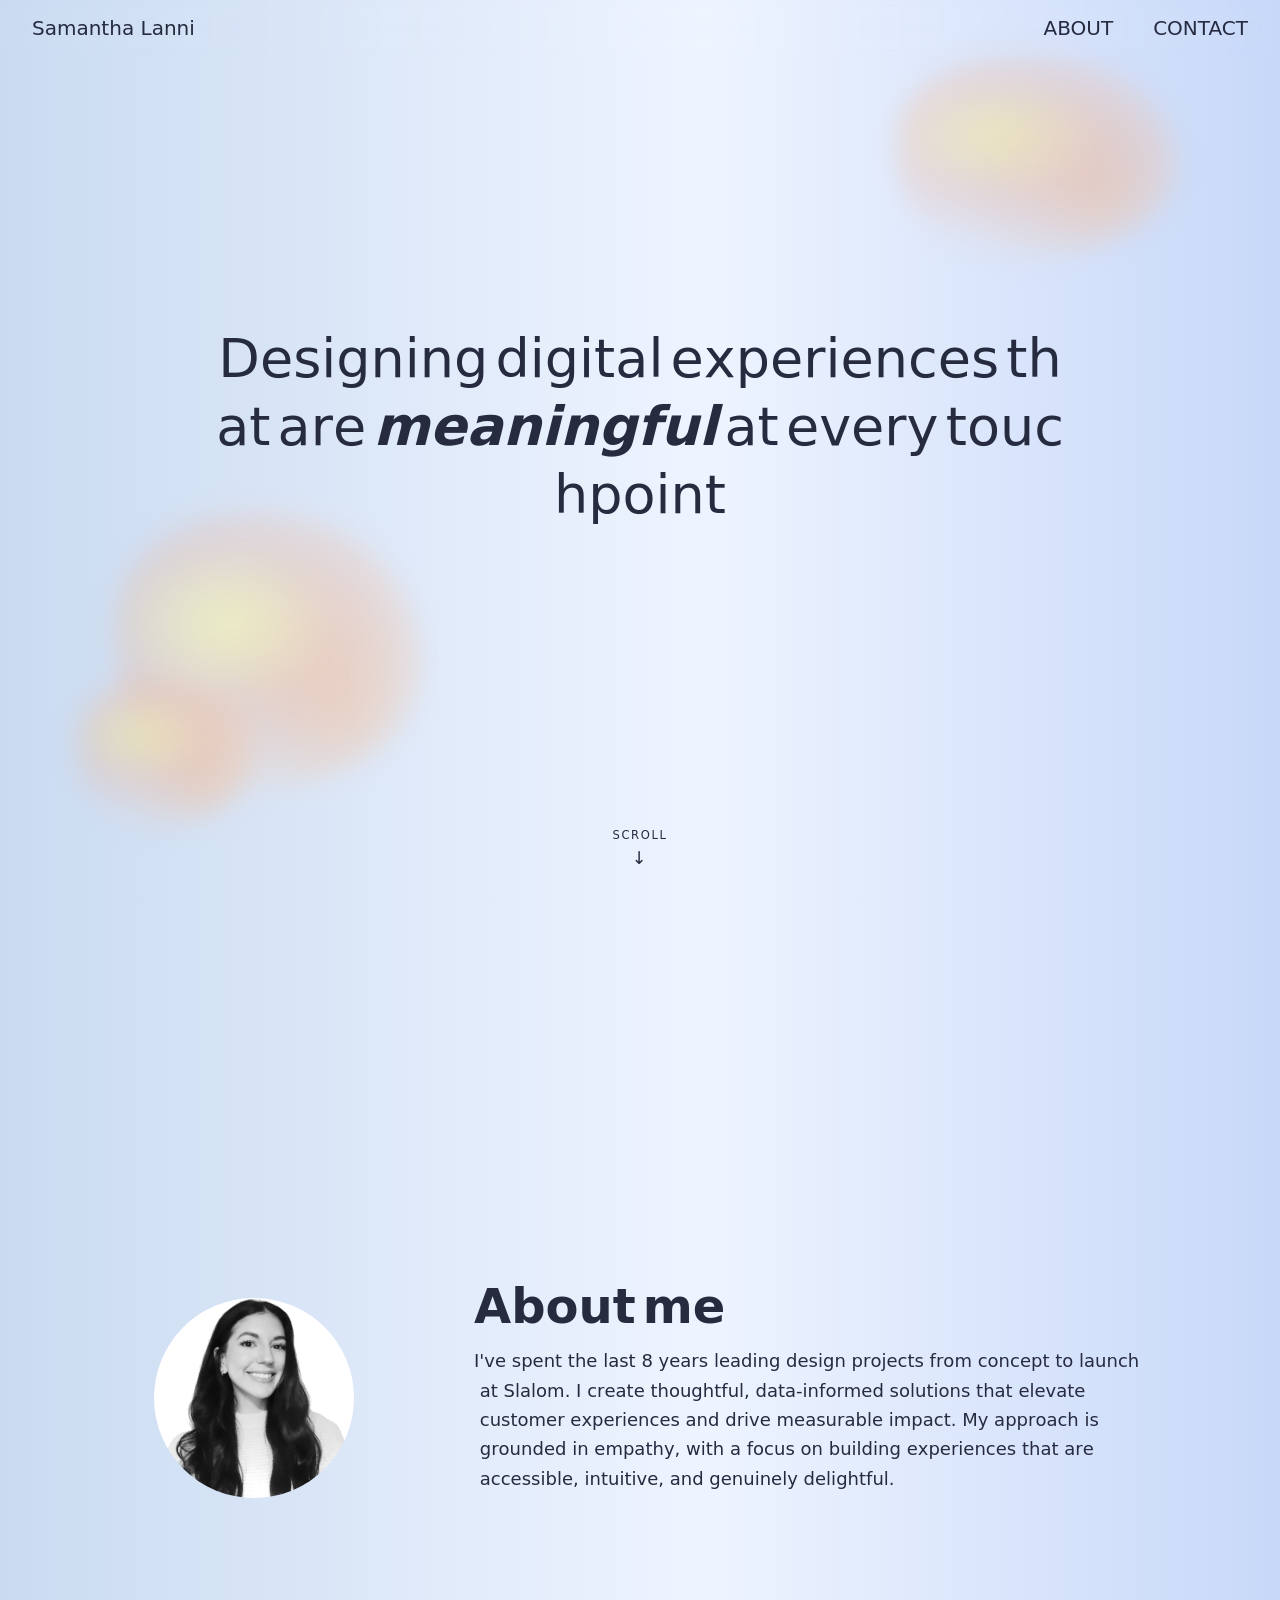
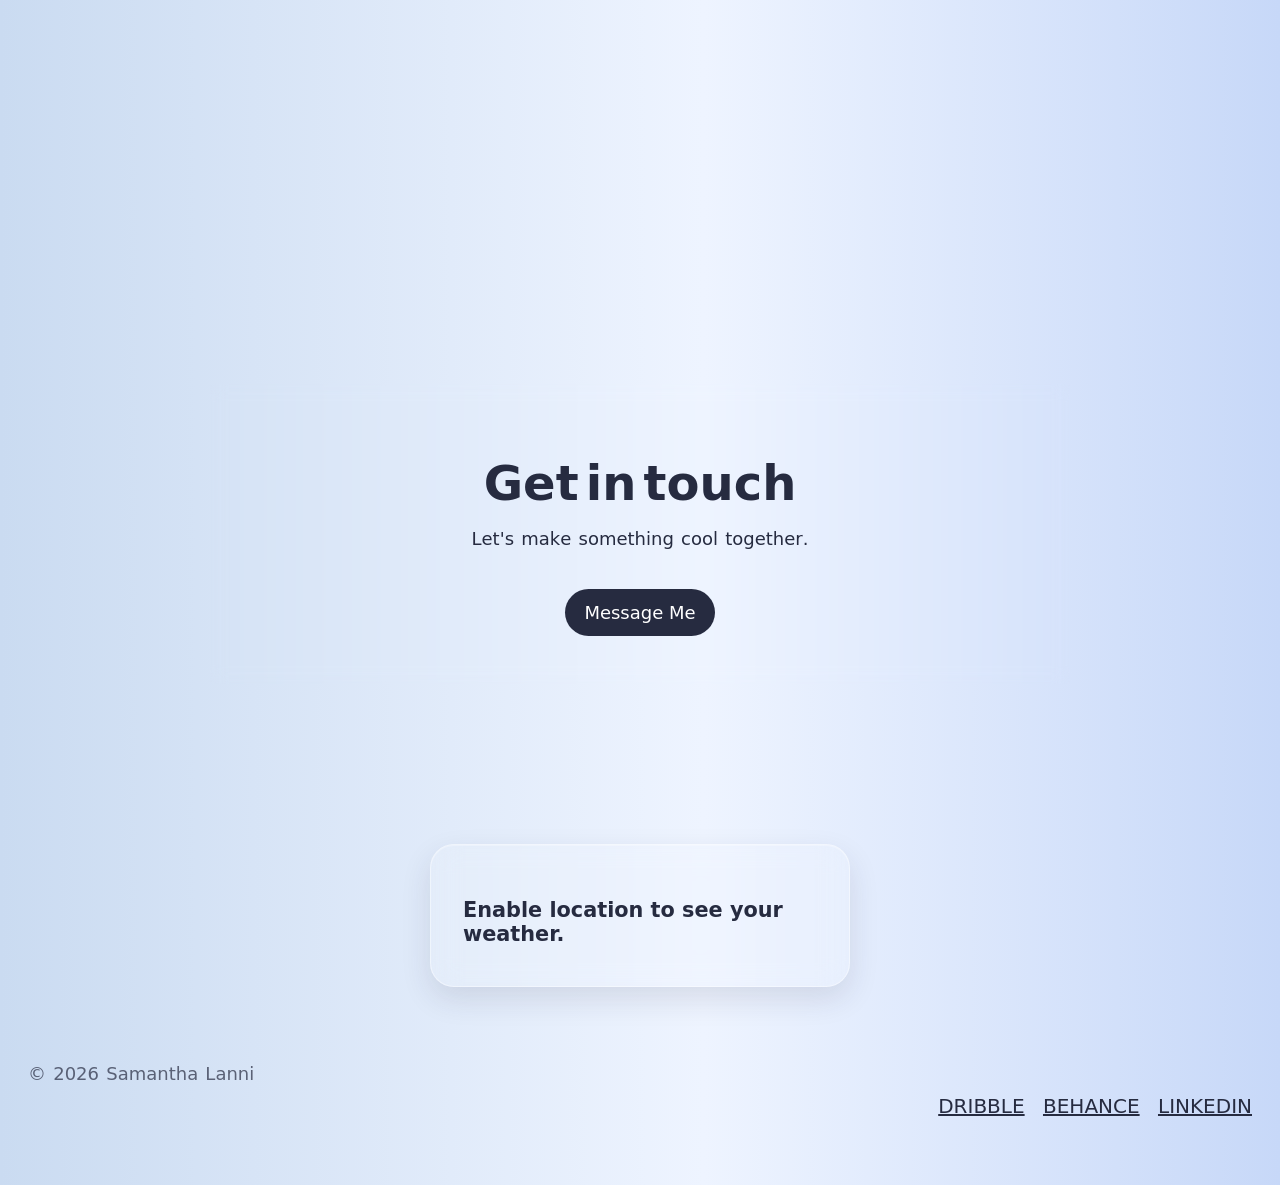
==== commit 33eb1a8b: "Updated text" ====
--- a/index.html
+++ b/index.html
@@ -42,8 +42,7 @@
 					<img class="headshot" src="assets/images/headshot.jpeg" alt="Samantha headshot">
 					<div class="about-me-text">
 						<h2>About me</h2>
-						<p>Samantha is an accomplished product designer who has led end-to-end design projects for 8+ years. She is known for delivering thoughtful, data-informed solutions that elevate customer experiences and drive measurable impact. 
-Samantha brings a grounded, empathetic approach and is committed to building experiences that are accessible, intuitive, and delightful. 
+						<p>I've spent the last 8 years leading design projects from concept to launch at Slalom. I create thoughtful, data-informed solutions that elevate customer experiences and drive measurable impact. My approach is grounded in empathy, with a focus on building experiences that are accessible, intuitive, and genuinely delightful. 
 </p>
 					</div>
 				</div>
--- a/assets/css/style.css
+++ b/assets/css/style.css
@@ -26,7 +26,7 @@
   margin:0;
   font-family: "Neue Haas Grotesk", Inter, ui-sans-serif, system-ui, -apple-system, "Segoe UI", Roboto, "Helvetica Neue", Arial;
   background:var(--bg);
-  font-size: 18px;
+  font-size: 20px;
   word-spacing:normal;
   letter-spacing:normal;
   color:var(--text);
@@ -207,14 +207,14 @@
 .full-section h2{
   margin-top:1.2rem;
   margin-bottom:0.8rem;
-  font-size:2rem;
+  font-size:48px;
   font-weight:600;
   letter-spacing:normal;
 }
 .full-section p{
   margin:0;
   max-width:860px;
-  font-size:1.1rem;
+  font-size:18px;
   line-height:1.6;
   background-color: transparent;
   padding-bottom: 32px;
@@ -230,7 +230,7 @@
 .about-me-text{
   flex:1;
   min-width:0;
-  max-width:640px;
+  max-width:680px;
 }
 .headshot{
   width:200px;
@@ -267,7 +267,7 @@
   border:0px solid var(--header);
   border-radius:32px;
   text-decoration:none;
-  font-size:1rem;
+  font-size:18px;
   font-weight:500;
   letter-spacing: normal;
   word-spacing:normal;
@@ -278,13 +278,13 @@
   text-align:center;
   background-color: transparent;
   padding-top:10em;
-  word-spacing:normal;
+  word-spacing:-2px;
 }
 #contact .full-section-inner p{
   padding-bottom:10px;
 }
 #contact .btn-message{
-  margin-top:0.5rem;
+  margin-top:1rem;
 }
 #contact > .full-section-inner{
   max-width:860px;
